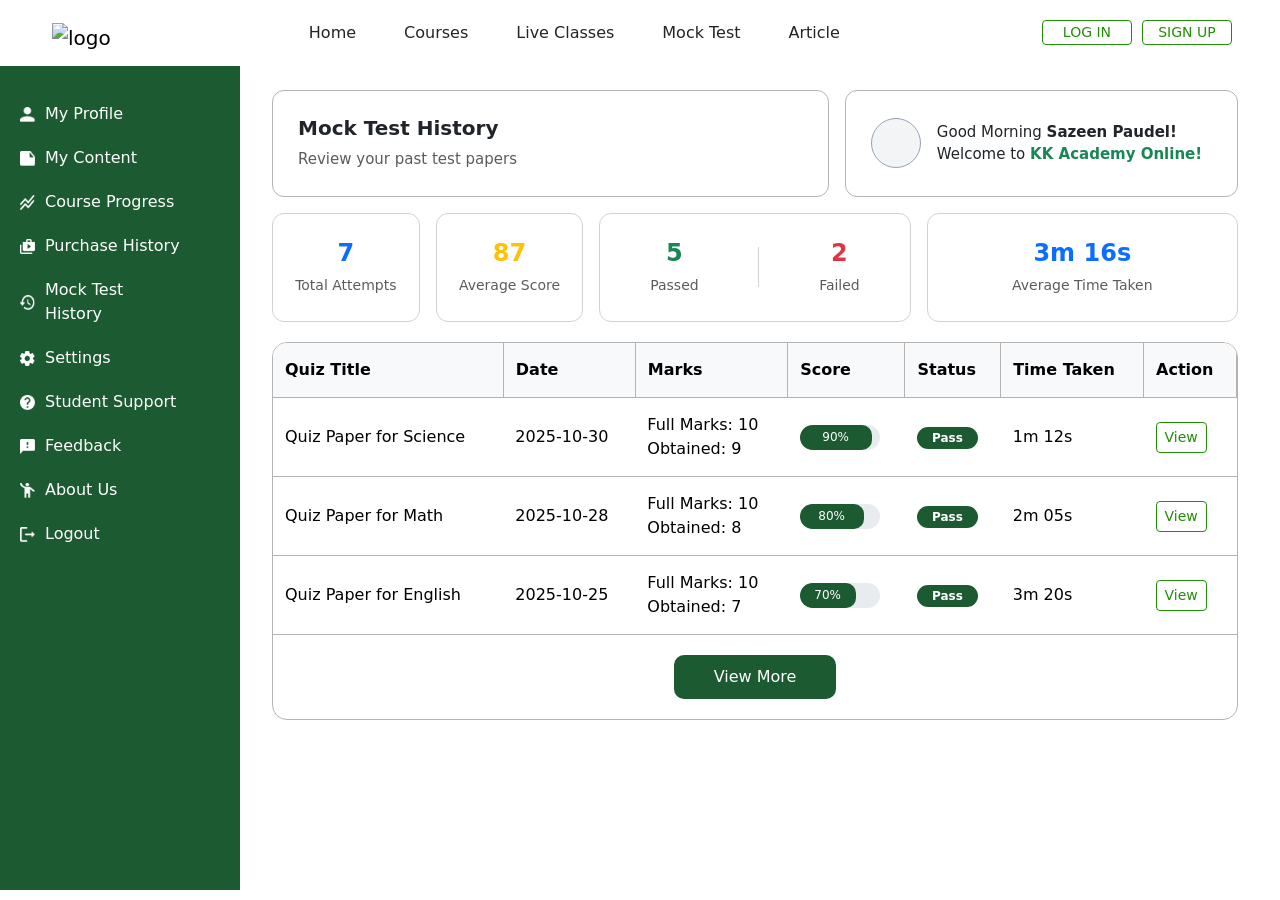
==== OneDrive/Desktop/KK Academy/index.html @ 81ac3d69 "Dashboard code" ====
<!doctype html>
<html lang="en">
  <head>
    <meta charset="utf-8">
    <meta name="viewport" content="width=device-width, initial-scale=1">
    <link href="https://cdn.jsdelivr.net/npm/bootstrap@5.0.2/dist/css/bootstrap.min.css" rel="stylesheet">
    <link rel="stylesheet" href="CSS/mock.css" />
    <title>KK Academy</title>
  </head>
  <body>
    <header>
    <nav class="navbar navbar-expand-lg navbar-light bg-white px-3 sticky-top">
        <div class="container-fluid">
            <a class="navbar-brand ms-4 mt-2" href="#">
                <img src="images/logo.png" alt="logo" width="150px" height="30px">
            </a>

            <button class="navbar-toggler" type="button" data-bs-toggle="collapse" data-bs-target="#navbarNav">
                <span class="navbar-toggler-icon"></span>
            </button>

            <div class="collapse navbar-collapse justify-content-between" id="navbarNav">
                <ul class="navbar-nav mx-auto">
                    <li class="nav-item"><a class="nav-link active mx-3 text-dark" href="#home">Home</a></li>
                    <li class="nav-item"><a class="nav-link mx-3 text-dark" href="#">Courses</a></li>
                    <li class="nav-item"><a class="nav-link mx-3 text-dark" href="#">Live Classes</a></li>
                    <li class="nav-item"><a class="nav-link mx-3 text-dark" href="#">Mock Test</a></li>
                    <li class="nav-item"><a class="nav-link mx-3 text-dark" href="#">Article</a></li>
                </ul>

                <div class="nav-buttons">
                    <button class="btn btn-outline-success nav-btn btn-sm" type="submit">LOG IN</button>
                    <button class="btn btn-outline-success nav-btn btn-sm" type="submit">SIGN UP</button>
                </div>
            </div>
        </div>
    </nav>
</header>

<button class="hamburger-menu" id="hamburgerBtn">☰</button>


<div class="sidebar-overlay" id="sidebarOverlay"></div>

<section>
    <div class="sidebar sidebar-light " id="sidebar">
        <div class="side flex-column">
            <ul>
                <li class="side-item">
                    <a class="side-link" href="#my profile"> 
                        <img src="Images/profile.png" alt="profile" class="icon">
                        <span class="menu-text">My Profile</span>
                    </a>
                </li>
                <li class="side-item">
                    <a class="side-link" href="content.html">
                        <img src="Images/My content.png" alt="My content" class="icon">
                        <span class="menu-text">My Content</span>
                    </a>
                </li>
                <li class="side-item">
                    <a class="side-link" href="Course.html">
                        <img src="Images/course progress.png" alt="course progress" class="icon">
                        <span class="menu-text">Course Progress</span>
                    </a>
                </li>
                <li class="side-item">
                    <a class="side-link" href="Purchase.html">
                        <img src="Images/Purchase history.png" alt="purchase history" class="icon">
                        <span class="menu-text">Purchase History</span>
                    </a>
                </li>
                <li class="side-item">
                    <a class="side-link" href="">
                        <img src="Images/mock test history.png" alt="mock test history" class="icon">
                        <span class="menu-text">Mock Test History</span>
                    </a>
                </li>
                <li class="side-item">
                    <a class="side-link" href="">
                        <img src="Images/setting.png" alt="setting" class="icon">
                        <span class="menu-text">Settings</span>
                    </a>
                </li>
                <li class="side-item">
                    <a class="side-link" href="">
                        <img src="Images/student support.png" alt="student support" class="icon">
                        <span class="menu-text">Student Support</span>
                    </a>
                </li>
                <li class="side-item">
                    <a class="side-link" href="">
                        <img src="Images/feedback.png" alt="feedback" class="icon">
                        <span class="menu-text">Feedback</span>
                    </a>
                </li>
                <li class="side-item">
                    <a class="side-link" href="">
                        <img src="Images/aboutus.png" alt="about us" class="icon">
                        <span class="menu-text">About Us</span>
                    </a>
                </li>
                <li class="side-item">
                    <a class="side-link" href="">
                        <img src="Images/logout.png" alt="log out" class="icon">
                        <span class="menu-text">Logout</span>
                    </a>
                </li>
            </ul>
        </div>
    </div> 
</section>  

<!-- Main Content -->
<main class="main-content" id="mainContent">
    <div class="container-fluid">
        
        <div class="row g-3 mb-3">
            <div class="col-lg-7 col-md-12">
                <div class="mock-card">
                    <h5 class="fw-bold mb-2">Mock Test History</h5>
                    <p class="text-muted m-0">Review your past test papers</p>
                </div>
            </div>
            <div class="col-lg-5 col-md-12">
                <div class="greet-card d-flex align-items-center">
                    <div class="profile-circle me-3"></div>
                    <div>
                        <p class="m-0">Good Morning <strong>Sazeen Paudel!</strong></p>
                        <p class="m-0">Welcome to <strong class="text-success">KK Academy Online!</strong></p>
                    </div>
                </div>
            </div>
        </div>

        <!-- Stat Cards -->
        <div class="row g-3 mb-3">
            <div class="col-lg-2 col-md-3 col-6">
                <div class="stat-card">
                    <h4 class="text-primary fw-bold">7</h4>
                    <p class="text-muted m-0">Total Attempts</p>
                </div>
            </div>
            <div class="col-lg-2 col-md-3 col-6">
                <div class="stat-card">
                    <h4 class="text-warning fw-bold">87</h4>
                    <p class="text-muted m-0">Average Score</p>
                </div>
            </div>
            <div class="col-lg-4 col-md-6 col-12">
                <div class="stat-card d-flex justify-content-around align-items-center">
                    <div>
                        <h4 class="text-success fw-bold">5</h4>
                        <p class="text-muted m-0">Passed</p>
                    </div>
                    <div class="vertical-line"></div>
                    <div>
                        <h4 class="text-danger fw-bold">2</h4>
                        <p class="text-muted m-0">Failed</p>
                    </div>
                </div>
            </div>
            <div class="col-lg-4 col-md-12">
                <div class="stat-card">
                    <h4 class="text-primary fw-bold">3m 16s</h4>
                    <p class="text-muted m-0">Average Time Taken</p>
                </div>
            </div>
        </div>

        <!-- Table -->
        <div class="table-board">
            <table class="table table-hover m-0">
                <thead>
                    <tr>
                        <th>Quiz Title</th>
                        <th>Date</th>
                        <th>Marks</th>
                        <th>Score</th>
                        <th>Status</th>
                        <th>Time Taken</th>
                        <th>Action</th>
                    </tr>
                </thead>
                <tbody>
                    <tr>
                        <td>Quiz Paper for Science</td>
                        <td>2025-10-30</td>
                        <td>Full Marks: 10<br>Obtained: 9</td>
                        <td>
                            <div class="progress" style="width: 80px;">
                                <div class="progress-bar" style="width: 90%;">90%</div>
                            </div>
                        </td>
                        <td><span class="badge">Pass</span></td>
                        <td>1m 12s</td>
                        <td><button class="btn btn-outline-success btn-sm">View</button></td>
                    </tr>
                    <tr>
                        <td>Quiz Paper for Math</td>
                        <td>2025-10-28</td>
                        <td>Full Marks: 10<br>Obtained: 8</td>
                        <td>
                            <div class="progress" style="width: 80px;">
                                <div class="progress-bar" style="width: 80%;">80%</div>
                            </div>
                        </td>
                        <td><span class="badge">Pass</span></td>
                        <td>2m 05s</td>
                        <td><button class="btn btn-outline-success btn-sm">View</button></td>
                    </tr>
                    <tr>
                        <td>Quiz Paper for English</td>
                        <td>2025-10-25</td>
                        <td>Full Marks: 10<br>Obtained: 7</td>
                        <td>
                            <div class="progress" style="width: 80px;">
                                <div class="progress-bar" style="width: 70%;">70%</div>
                            </div>
                        </td>
                        <td><span class="badge">Pass</span></td>
                        <td>3m 20s</td>
                        <td><button class="btn btn-outline-success btn-sm">View</button></td>
                    </tr>
                </tbody>
            </table>
            <div class="view-more-wrapper">
                <button class="btn-view">View More</button>
            </div>
        </div>
    </div>
</main>

<script src="JS/script.js"></script>
<script src="https://cdn.jsdelivr.net/npm/bootstrap@5.0.2/dist/js/bootstrap.bundle.min.js"></script>
</body>
</html>
---- OneDrive/Desktop/KK Academy/CSS/mock.css ----
body {
    margin: 0;
    padding: 0;
    background-color: #ffffff;
    overflow-x: hidden;
}

body, html, header, .main-container {
  overflow: visible !important; 
}

.navbar{
  position:fixed !important;
  width:100%;
  z-index: 1500;
  top: 0;
  left: 0;
}

.nav-buttons {
  display: flex;
  gap: 10px;         
  padding: 0 20px;
  border-radius: 15px; 
}

.nav-btn {
  display: flex;              
  justify-content: center;     
  align-items: center;        
  height: 25px; 
  width: 90px;               
  padding: 0 15px;             
  text-align: center; 
}

.hamburger-menu {
  display: none;
  background: #DC3545;
  border: none;
  color: white;
  font-size: 24px;
  width: 25px;
  height: 25px;
  border-radius: 8px;
  cursor: pointer;
  position: fixed;
  top: 75px;
  left: 15px;
  z-index: 1600;
  align-items: center;
  justify-content: center;
  box-shadow: 0 4px 12px rgba(0,0,0,0.15);
  transition: all 0.3s ease;
}

.hamburger-menu.active {
  left: 255px;
}

.sidebar-overlay {
  display: none;
  position: fixed;
  top: 0;
  left: 0;
  width: 100%;
  height: 100%;
  background: rgba(0,0,0,0.5);
  z-index: 1399;
}

.sidebar-overlay.active {
  display: block;
}

.sidebar{
  background-color: #1C5A32;
  height: calc(100vh - 70px);
  width: 240px;
  color: white;
  top: 60px;
  left: 0;
  padding-top: 2rem;
  position: fixed;
  margin-top: 0;
  margin-left:0;
  z-index: 1400;
  transition: transform 0.3s ease;
  overflow-y: auto;
  overflow-x: hidden;
}

.side{
  height: auto;
  width: 200px;
}

.side ul {
  list-style: none;       
  padding: 0;            
  margin: 0;
}

.side a{
  color: white;
  display: flex;
  padding: 10px 20px;
  text-decoration: none;
  align-items: center;
  border-radius: 5px;
  transition: all 0.3s ease;
}

.side a:hover{
  background-color: #DC3545;
  color:#ffffff;
}

.side .icon{
  width: 15px;
  height: 15px;
  margin-right: 10px;
}
.main-content {
    margin-left: 230px;
    padding: 90px 30px 30px 30px;
    transition: margin-left 0.3s ease;
}

.mock-card, .greet-card {
    background: #fff;
    border-radius: 12px;
    padding: 25px;
    height: 100%;
}

.mock-card {
    border: 1px solid #B3B3B3;
}

.greet-card {
    border: 1px solid #B3B3B3;
}

.mock-card h5 {
    margin-bottom: 8px;
}

.mock-card p, .greet-card p {
    font-size: 15px;
}

.profile-circle {
    width: 50px;
    height: 50px;
    border-radius: 50%;
    background: #f3f4f6;
    border: 1px solid #94a3b8;
    flex-shrink: 0;
}

.stat-card {
    padding: 25px 20px;
    background: #fff;
    border-radius: 12px;
    border: 1px solid #d0d2d7;
    text-align: center;
    height: 100%;
}

.stat-card h4 {
    margin-bottom: 8px;
}

.stat-card p {
    font-size: 14px;
}

.vertical-line {
    width: 1px;
    height: 40px;
    background: #d0d2d7;
}

.table-board {
    border: 1px solid #B3B3B3;
    border-radius: 15px;
    overflow-x: auto;
    margin-top: 20px;
}

.table thead th {
    background-color: #f8f9fa;
    border-right: 1px solid #b3b3b3;
    border-bottom: 1px solid #B3B3B3;
    padding: 15px 12px;
    white-space: nowrap;
    font-weight: 600;
}

.table tbody tr {
    border-bottom: 1px solid #B3B3B3;
}

.table td {
    padding: 15px 12px;
    white-space: nowrap;
    vertical-align: middle;
}

.badge {
    background-color: #1C5A32;
    color: white;
    padding: 5px 15px;
    border-radius: 20px;
}

.progress {
    border-radius: 20px;
    height: 25px;
}

.progress-bar {
    background-color: #1C5A32;
    border-radius: 10px;
}

.btn-outline-success {
    border-color: #218F05;
    color: #218F05;
}

.btn-outline-success:hover {
    background-color: #1C5A32;
    border-color: #1C5A32;
    color: white;
}

.btn-view {
    background-color: #1C5A32;
    color: white;
    border: none;
    border-radius: 10px;
    padding: 10px 40px;
    margin: 20px 0;
}

.view-more-wrapper {
    text-align: center;
}

.sidebar-overlay {
    display: none;
    position: fixed;
    top: 0;
    left: 0;
    width: 100%;
    height: 100%;
    background: rgba(0, 0, 0, 0.5);
    z-index: 1399;
}


@media (max-width: 991px) {
    
     .hamburger-menu {
    display: flex !important;
  }

  .sidebar {
    left:0;
    transform: translateX(-100%);
  }

  .sidebar.active {
    transform: translateX(0);
  }

  .sidebar-overlay.active {
    display: block;
  }

    #hamburgerBtn {
    display: flex;
  }

  #hamburgerBtn.hide {
    display: none !important;
  }
 
    .main-content {
        margin-left: 10px !important;
        padding: 70px 20px 20px 20px;
    }

    
    .mock-card, .greet-card {
        margin-left: 0;
    }

    .stat-card {
        margin-left: 0;
    }
}


@media (max-width: 767px) {
    .navbar-brand img {
    width: 120px !important;
    height: 24px !important;
  }

  .nav-buttons {
    padding: 0 10px;
    gap: 5px;
  }

  .nav-btn {
    width: 70px;
    font-size: 12px;
    padding: 0 10px;
    height: 23px;
  }

  .hamburger-menu {
    font-size: 20px;
    width: 30px;
    height: 30px;
    top: 68px;
    left: 12px;
  }

  .hamburger-menu.active {
    left: 252px;
  }

   #hamburgerBtn {
    display: flex;
  }

  #hamburgerBtn.hide {
    display: none !important;
  }

    .main-content {
        margin-left: 20px !important;
        padding: 85px 15px 20px 15px;
    }

    .mock-card, .greet-card {
        padding: 18px;
    }

    .mock-card h5 {
        font-size: 1.1rem;
    }

    .mock-card p, .greet-card p {
        font-size: 13px;
    }

    .profile-circle {
        width: 40px;
        height: 40px;
    }

    .stat-card {
        padding: 18px 15px;
    }

    .stat-card h4 {
        font-size: 1.5rem;
    }

    .stat-card p {
        font-size: 12px;
    }

    .table-board {
        font-size: 0.85rem;
        margin-top: 20px;
    }

    .table thead th, .table td {
        padding: 10px 8px;
        font-size: 0.8rem;
    }

    .badge {
        font-size: 0.75rem;
        padding: 4px 12px;
    }

    .btn-sm {
        font-size: 0.75rem;
        padding: 5px 10px;
    }
}
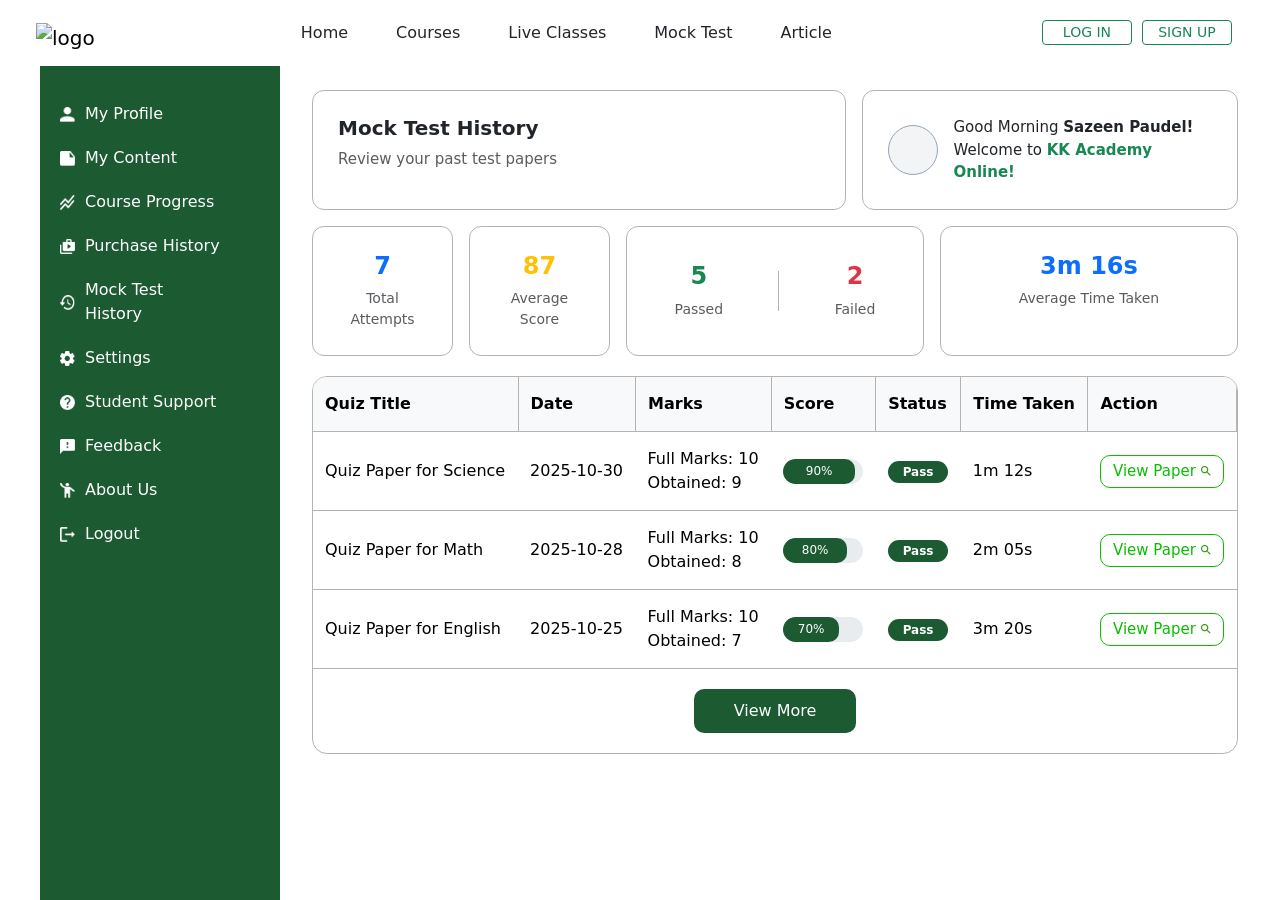
==== commit adb7b339: "DashBoard" ====
--- a/OneDrive/Desktop/KK Academy/index.html
+++ b/OneDrive/Desktop/KK Academy/index.html
@@ -11,7 +11,7 @@
     <header>
     <nav class="navbar navbar-expand-lg navbar-light bg-white px-3 sticky-top">
         <div class="container-fluid">
-            <a class="navbar-brand ms-4 mt-2" href="#">
+            <a class="navbar-brand ms-2 mt-2" href="#">
                 <img src="images/logo.png" alt="logo" width="150px" height="30px">
             </a>
 
@@ -194,7 +194,11 @@
                         </td>
                         <td><span class="badge">Pass</span></td>
                         <td>1m 12s</td>
-                        <td><button class="btn btn-outline-success btn-sm">View</button></td>
+                        <td>
+                            <a href="#" class="review-btn">
+                                View Paper <img src="Images/Vector (3).png" style="height: 10px;"> 
+                            </a>
+                        </td>
                     </tr>
                     <tr>
                         <td>Quiz Paper for Math</td>
@@ -207,7 +211,11 @@
                         </td>
                         <td><span class="badge">Pass</span></td>
                         <td>2m 05s</td>
-                        <td><button class="btn btn-outline-success btn-sm">View</button></td>
+                        <td>
+                            <a href="#" class="review-btn">
+                                View Paper <img src="Images/Vector (3).png" style="height: 10px;"> 
+                            </a>
+                        </td>
                     </tr>
                     <tr>
                         <td>Quiz Paper for English</td>
@@ -220,7 +228,11 @@
                         </td>
                         <td><span class="badge">Pass</span></td>
                         <td>3m 20s</td>
-                        <td><button class="btn btn-outline-success btn-sm">View</button></td>
+                        <td>
+                            <a href="#" class="review-btn">
+                                View Paper <img src="Images/Vector (3).png" style="height: 10px;"> 
+                            </a>
+                        </td>
                     </tr>
                 </tbody>
             </table>
--- a/OneDrive/Desktop/KK Academy/CSS/mock.css
+++ b/OneDrive/Desktop/KK Academy/CSS/mock.css
@@ -75,11 +75,11 @@
 
 .sidebar{
   background-color: #1C5A32;
-  height: calc(100vh - 70px);
+  height: calc(100vh - 50px);
   width: 240px;
   color: white;
   top: 60px;
-  left: 0;
+  left: 40px;
   padding-top: 2rem;
   position: fixed;
   margin-top: 0;
@@ -122,7 +122,7 @@
   margin-right: 10px;
 }
 .main-content {
-    margin-left: 230px;
+    margin-left: 270px;
     padding: 90px 30px 30px 30px;
     transition: margin-left 0.3s ease;
 }
@@ -163,7 +163,7 @@
     padding: 25px 20px;
     background: #fff;
     border-radius: 12px;
-    border: 1px solid #d0d2d7;
+    border: 1px solid #B3B3B3;
     text-align: center;
     height: 100%;
 }
@@ -179,7 +179,7 @@
 .vertical-line {
     width: 1px;
     height: 40px;
-    background: #d0d2d7;
+    background: #B3B3B3;
 }
 
 .table-board {
@@ -192,7 +192,7 @@
 .table thead th {
     background-color: #f8f9fa;
     border-right: 1px solid #b3b3b3;
-    border-bottom: 1px solid #B3B3B3;
+    border-bottom: 1px solid #B3B3B3 !important;
     padding: 15px 12px;
     white-space: nowrap;
     font-weight: 600;
@@ -225,15 +225,22 @@
     border-radius: 10px;
 }
 
-.btn-outline-success {
-    border-color: #218F05;
-    color: #218F05;
-}
-
-.btn-outline-success:hover {
-    background-color: #1C5A32;
-    border-color: #1C5A32;
-    color: white;
+.review-btn {
+  background-color: white;
+  color: #09BC00;
+  border: 1px solid #09BC00;
+  padding: 4px 12px;
+  border-radius: 10px;
+  font-size: 15px;
+  text-decoration: none;
+  display: inline-flex;
+  align-items: center;
+  gap: 5px;
+}
+
+.review-btn:hover {
+  background-color: #09BC00;
+  color: white;
 }
 
 .btn-view {
